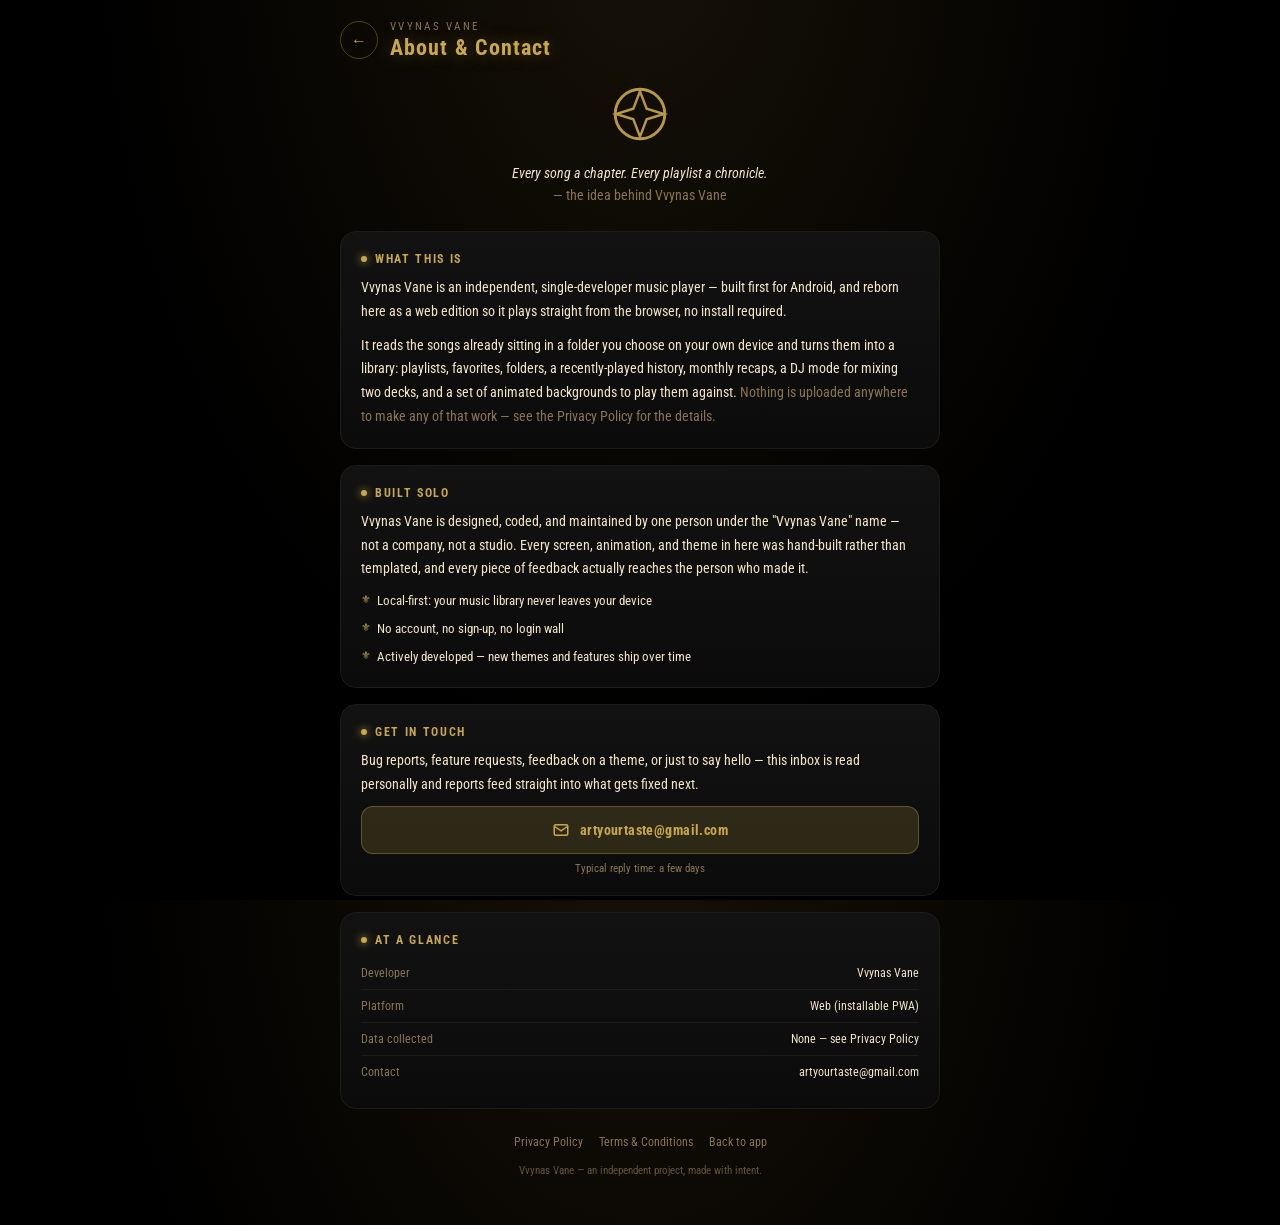
==== about.html @ 9c42dcb2 "Add files via upload" ====
<!DOCTYPE html>
<html lang="en">
<head>
<meta charset="UTF-8">
<meta name="viewport" content="width=device-width, initial-scale=1, viewport-fit=cover, maximum-scale=1">
<title>About &amp; Contact — Vvynas Vane</title>
<meta name="theme-color" content="#000000">
<meta name="description" content="About the Vvynas Vane music player and how to reach the developer.">
<link rel="manifest" href="manifest.json">
<link rel="apple-touch-icon" href="icons/apple-touch-icon.png">
<meta name="apple-mobile-web-app-capable" content="yes">
<link rel="icon" href="favi.jpeg">
<style>
  @import url('https://fonts.googleapis.com/css2?family=Roboto:wght@300;400;500;700;900&family=Roboto+Condensed:wght@400;700&display=swap');
  :root{
    --bg0:#000; --bg1:#0B0B0B; --bg2:#121212;
    --gold:#C9A84C; --gold-dim:rgba(201,168,76,.18); --gold-line:rgba(201,168,76,.35);
    --crimson:#B22222; --text:#F5E6C8; --muted:#8A7550; --divider:#1C1C1C;
  }
  * { box-sizing:border-box; -webkit-tap-highlight-color:transparent; }
  html,body{ height:100%; margin:0; }
  body{
    background:radial-gradient(ellipse at 50% -10%, #171208 0%, var(--bg0) 60%);
    color:var(--text); font-family:'Roboto Condensed','Roboto',ui-sans-serif,sans-serif;
    overflow-x:hidden;
  }
  #wrap{ max-width:640px; margin:0 auto; padding:calc(20px + env(safe-area-inset-top,0px)) 20px calc(48px + env(safe-area-inset-bottom,0px)); position:relative; z-index:1; }

  .top-row{ display:flex; align-items:center; gap:12px; margin-bottom:22px; }
  .back-btn{ width:38px; height:38px; border-radius:50%; border:1px solid var(--gold-line); display:flex; align-items:center; justify-content:center; color:var(--gold); text-decoration:none; flex:none; font-size:16px; }
  .back-btn:active{ background:var(--gold-dim); }
  .eyebrow{ font-size:10.5px; letter-spacing:.22em; text-transform:uppercase; color:var(--muted); }
  h1{ font-size:22px; letter-spacing:.05em; margin:2px 0 0; color:var(--gold); text-shadow:0 0 18px rgba(201,168,76,.35); }

  .sigil{ width:64px; height:64px; margin:18px auto 8px; display:block; opacity:.9; }

  .lede{ text-align:center; font-size:13.5px; line-height:1.7; color:var(--text); padding:2px 6px 8px; font-style:italic; }
  .lede .mute{ color:var(--muted); font-style:normal; }

  .card{ background:linear-gradient(180deg, var(--bg2), var(--bg1)); border:1px solid var(--divider); border-radius:16px; padding:20px; margin-top:16px; }
  .card h2{ font-size:12px; letter-spacing:.14em; text-transform:uppercase; color:var(--gold); margin:0 0 10px; display:flex; align-items:center; gap:8px; }
  .card h2::before{ content:""; width:6px; height:6px; border-radius:50%; background:var(--gold); box-shadow:0 0 8px var(--gold); }
  .card p{ font-size:13.5px; line-height:1.75; color:var(--text); margin:0 0 10px; }
  .card p:last-child{ margin-bottom:0; }
  .card p .mute{ color:var(--muted); }

  .feature-list{ list-style:none; margin:0; padding:0; display:grid; gap:8px; }
  .feature-list li{ font-size:12.5px; line-height:1.6; color:var(--text); padding-left:16px; position:relative; }
  .feature-list li::before{ content:"⚜"; position:absolute; left:0; top:0; color:var(--gold); font-size:11px; }

  .contact-btn{ display:flex; align-items:center; justify-content:center; gap:10px; width:100%; padding:14px; margin-top:6px; border-radius:12px; border:1px solid var(--gold-line); background:var(--gold-dim); color:var(--gold); text-decoration:none; font-size:14px; font-weight:700; letter-spacing:.03em; }
  .contact-btn:active{ background:rgba(201,168,76,.3); }
  .contact-sub{ text-align:center; font-size:11px; color:var(--muted); margin-top:8px; }

  .meta-row{ display:flex; justify-content:space-between; font-size:11.5px; color:var(--muted); padding:9px 0; border-bottom:1px solid var(--divider); }
  .meta-row:last-child{ border-bottom:none; }
  .meta-row .v{ color:var(--text); }

  .foot-links{ display:flex; flex-wrap:wrap; gap:8px 16px; justify-content:center; margin-top:26px; }
  .foot-links a{ font-size:11.5px; color:var(--muted); text-decoration:none; border-bottom:1px solid transparent; }
  .foot-links a:hover, .foot-links a:active{ color:var(--gold); border-color:var(--gold-line); }
  .foot-note{ text-align:center; font-size:10.5px; color:var(--muted); margin-top:14px; opacity:.7; }
</style>
</head>
<body>
<div id="wrap">

  <div class="top-row">
    <a class="back-btn" href="index.html" aria-label="Back">←</a>
    <div>
      <div class="eyebrow">Vvynas Vane</div>
      <h1>About &amp; Contact</h1>
    </div>
  </div>

  <svg class="sigil" viewBox="0 0 24 24" fill="none" stroke="#C9A84C" stroke-width="1.1">
    <circle cx="12" cy="12" r="9.3"/>
    <path d="M12 3.5 L14.5 10 L21 12 L14.5 14 L12 20.5 L9.5 14 L3 12 L9.5 10 Z" stroke-width="0.9"/>
  </svg>
  <p class="lede">Every song a chapter. Every playlist a chronicle.<br><span class="mute">— the idea behind Vvynas Vane</span></p>

  <div class="card">
    <h2>What this is</h2>
    <p>Vvynas Vane is an independent, single-developer music player — built first for Android, and reborn here as a web edition so it plays straight from the browser, no install required.</p>
    <p>It reads the songs already sitting in a folder you choose on your own device and turns them into a library: playlists, favorites, folders, a recently-played history, monthly recaps, a DJ mode for mixing two decks, and a set of animated backgrounds to play them against. <span class="mute">Nothing is uploaded anywhere to make any of that work — see the Privacy Policy for the details.</span></p>
  </div>

  <div class="card">
    <h2>Built solo</h2>
    <p>Vvynas Vane is designed, coded, and maintained by one person under the "Vvynas Vane" name — not a company, not a studio. Every screen, animation, and theme in here was hand-built rather than templated, and every piece of feedback actually reaches the person who made it.</p>
    <ul class="feature-list">
      <li>Local-first: your music library never leaves your device</li>
      <li>No account, no sign-up, no login wall</li>
      <li>Actively developed — new themes and features ship over time</li>
    </ul>
  </div>

  <div class="card">
    <h2>Get in touch</h2>
    <p>Bug reports, feature requests, feedback on a theme, or just to say hello — this inbox is read personally and reports feed straight into what gets fixed next.</p>
    <a class="contact-btn" href="mailto:artyourtaste@gmail.com?subject=Vvynas%20Vane%20—%20">
      <svg width="18" height="18" viewBox="0 0 24 24" fill="none" stroke="currentColor" stroke-width="2"><rect x="3" y="5" width="18" height="14" rx="2"/><path d="m3 7 9 6 9-6"/></svg>
      artyourtaste@gmail.com
    </a>
    <div class="contact-sub">Typical reply time: a few days</div>
  </div>

  <div class="card">
    <h2>At a glance</h2>
    <div class="meta-row"><span>Developer</span><span class="v">Vvynas Vane</span></div>
    <div class="meta-row"><span>Platform</span><span class="v">Web (installable PWA)</span></div>
    <div class="meta-row"><span>Data collected</span><span class="v">None — see Privacy Policy</span></div>
    <div class="meta-row"><span>Contact</span><span class="v">artyourtaste@gmail.com</span></div>
  </div>

  <div class="foot-links">
    <a href="privacy.html">Privacy Policy</a>
    <a href="terms.html">Terms &amp; Conditions</a>
    <a href="index.html">Back to app</a>
  </div>
  <div class="foot-note">Vvynas Vane — an independent project, made with intent.</div>

</div>
</body>
</html>
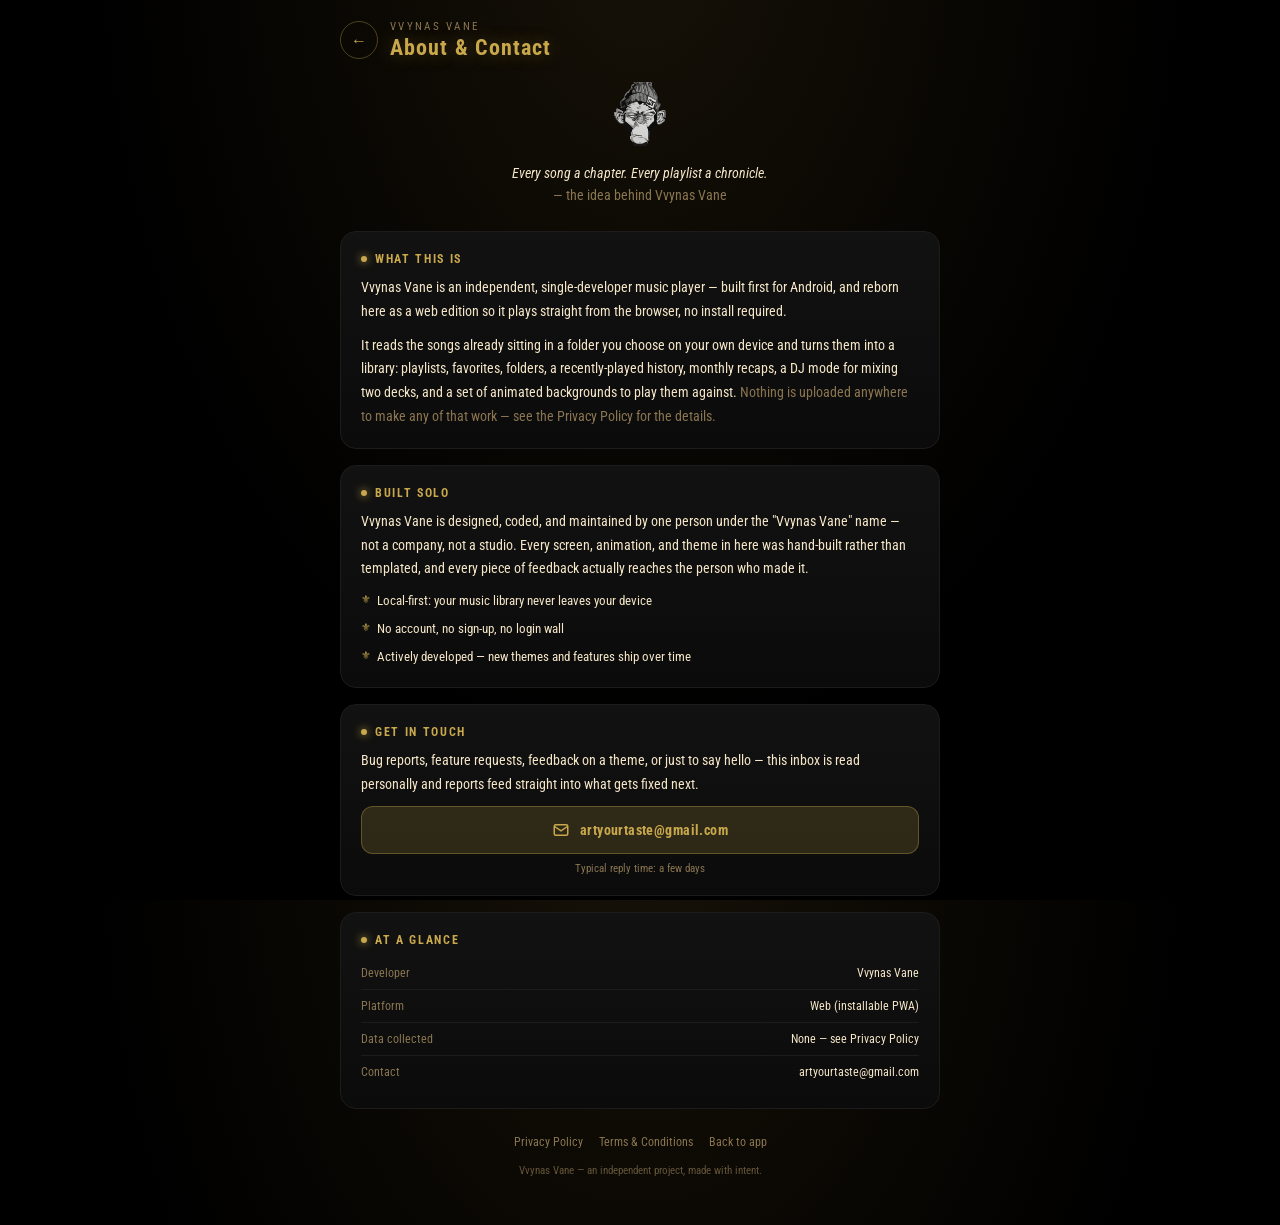
==== commit 79486e8e: "Add files via upload" ====
--- a/about.html
+++ b/about.html
@@ -7,9 +7,24 @@
 <meta name="theme-color" content="#000000">
 <meta name="description" content="About the Vvynas Vane music player and how to reach the developer.">
 <link rel="manifest" href="manifest.json">
-<link rel="apple-touch-icon" href="icons/apple-touch-icon.png">
+
+<!-- Favicon: vector first (crisp at every size, modern browsers), with
+     raster fallbacks for browsers/contexts that don't support SVG icons. -->
+<link rel="icon" href="favicon.svg" type="image/svg+xml">
+<link rel="icon" href="icon-32.png" sizes="32x32" type="image/png">
+<link rel="icon" href="icon-16.png" sizes="16x16" type="image/png">
+<link rel="shortcut icon" href="favicon.ico">
+
+<!-- iOS "Add to Home Screen" — Safari only ever reads apple-touch-icon,
+     never the manifest, so this is required for the icon to appear there. -->
+<link rel="apple-touch-icon" href="apple-touch-icon.png">
+<link rel="apple-touch-icon" sizes="152x152" href="apple-touch-icon-152.png">
+<link rel="apple-touch-icon" sizes="167x167" href="apple-touch-icon-167.png">
+<link rel="apple-touch-icon" sizes="180x180" href="apple-touch-icon.png">
 <meta name="apple-mobile-web-app-capable" content="yes">
-<link rel="icon" href="favi.jpeg">
+<meta name="apple-mobile-web-app-status-bar-style" content="black-translucent">
+<meta name="apple-mobile-web-app-title" content="Vvynas Vane">
+<meta name="mobile-web-app-capable" content="yes">
 <style>
   @import url('https://fonts.googleapis.com/css2?family=Roboto:wght@300;400;500;700;900&family=Roboto+Condensed:wght@400;700&display=swap');
   :root{
@@ -73,10 +88,7 @@
     </div>
   </div>
 
-  <svg class="sigil" viewBox="0 0 24 24" fill="none" stroke="#C9A84C" stroke-width="1.1">
-    <circle cx="12" cy="12" r="9.3"/>
-    <path d="M12 3.5 L14.5 10 L21 12 L14.5 14 L12 20.5 L9.5 14 L3 12 L9.5 10 Z" stroke-width="0.9"/>
-  </svg>
+  <img class="sigil" src="favicon.svg" alt="Vvynas Vane" width="64" height="64">
   <p class="lede">Every song a chapter. Every playlist a chronicle.<br><span class="mute">— the idea behind Vvynas Vane</span></p>
 
   <div class="card">
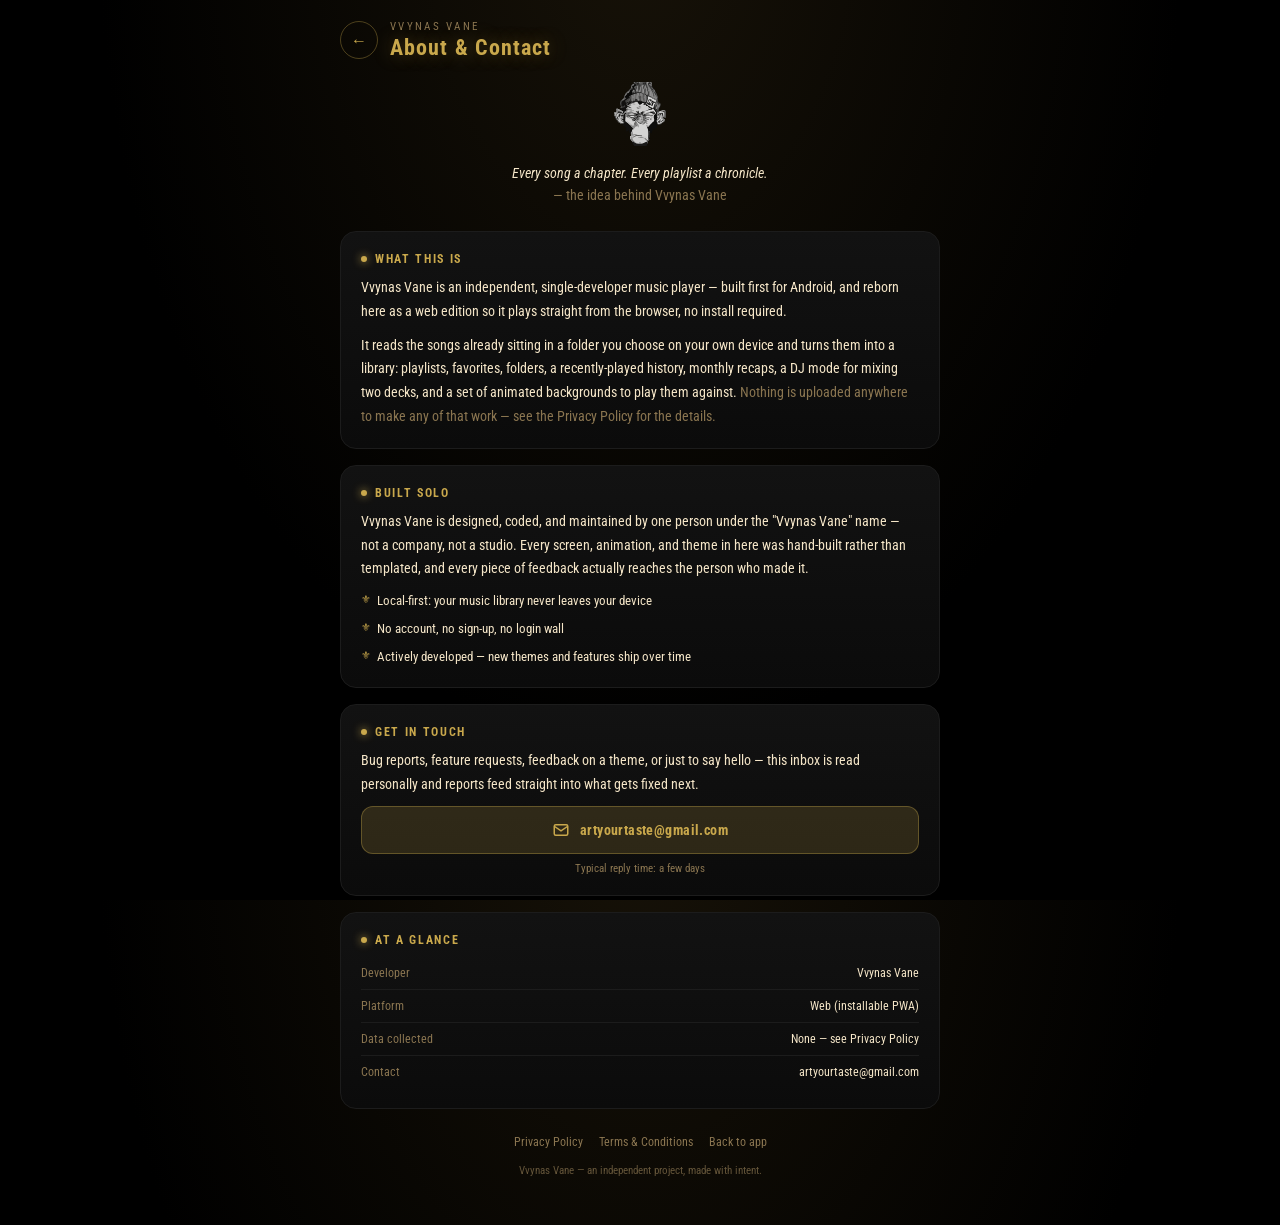
==== commit 7819ee70: "Add files via upload" ====
--- a/about.html
+++ b/about.html
@@ -133,5 +133,6 @@
   <div class="foot-note">Vvynas Vane — an independent project, made with intent.</div>
 
 </div>
+<script src="shared.js"></script>
 </body>
 </html>
